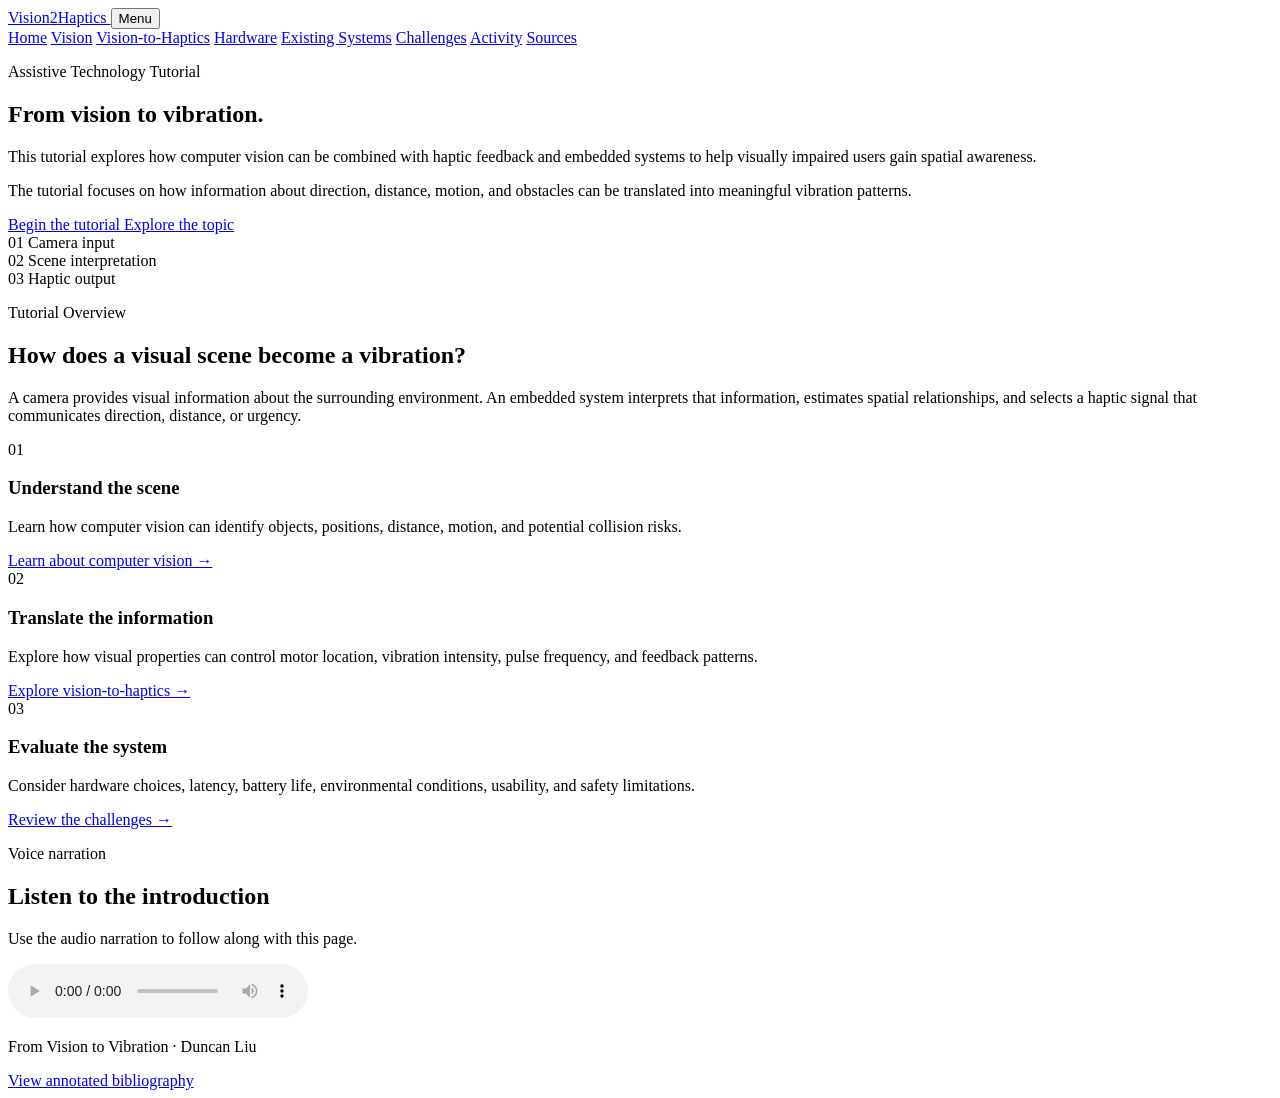
==== index.html @ 7e2fcdff "Add index.html for Project 1 Tutorial This file contains the main structure and content for an onlin" ====
<!DOCTYPE html>
<html lang="en">
<head>
  <meta charset="UTF-8">
  <meta name="viewport" content="width=device-width, initial-scale=1.0">

  <meta
    name="description"
    content="An online tutorial about translating computer vision into haptic feedback."
  >

  <title>From Vision to Vibration</title>

  <link rel="stylesheet" href="styles.css">
</head>

<body>

  <!-- Navigation -->
  <header class="site-header">
    <nav class="navbar container" aria-label="Main navigation">

      <a class="logo" href="index.html">
        Vision<span>2</span>Haptics
      </a>

      <button
        class="menu-toggle"
        type="button"
        aria-expanded="false"
        aria-controls="main-menu"
      >
        Menu
      </button>

      <div class="nav-links" id="main-menu">
        <a class="active" href="index.html">Home</a>
        <a href="vision.html">Vision</a>
        <a href="translation.html">Vision-to-Haptics</a>
        <a href="hardware.html">Hardware</a>
        <a href="existing-systems.html">Existing Systems</a>
        <a href="challenges.html">Challenges</a>
        <a href="activity.html">Activity</a>
        <a href="bibliography.html">Sources</a>
      </div>

    </nav>
  </header>

  <main>

    <!-- Introduction -->
    <section class="hero container">
      <div class="hero-text">

        <p class="eyebrow">Assistive Technology Tutorial</p>

        <h1>
          From vision to <span>vibration.</span>
        </h1>

        <p class="hero-description">
          This tutorial explores how computer vision can be combined with
          haptic feedback and embedded systems to help visually impaired users
          gain spatial awareness.
        </p>

        <p class="hero-description">
          The tutorial focuses on how information about direction, distance,
          motion, and obstacles can be translated into meaningful vibration
          patterns.
        </p>

        <div class="button-row">
          <a class="button primary-button" href="vision.html">
            Begin the tutorial
          </a>

          <a class="button secondary-button" href="#overview">
            Explore the topic
          </a>
        </div>

      </div>

      <!-- Introductory system diagram -->
      <div class="hero-visual" aria-label="Vision-to-haptic system pipeline">

        <div class="pipeline-node">
          <span>01</span>
          Camera input
        </div>

        <div class="pipeline-line"></div>

        <div class="pipeline-node">
          <span>02</span>
          Scene interpretation
        </div>

        <div class="pipeline-line"></div>

        <div class="pipeline-node highlight">
          <span>03</span>
          Haptic output
        </div>

      </div>
    </section>

    <!-- Tutorial overview -->
    <section class="section container" id="overview">

      <div class="section-heading">
        <p class="eyebrow">Tutorial Overview</p>

        <h2>
          How does a visual scene become a vibration?
        </h2>

        <p>
          A camera provides visual information about the surrounding
          environment. An embedded system interprets that information,
          estimates spatial relationships, and selects a haptic signal that
          communicates direction, distance, or urgency.
        </p>
      </div>

      <div class="card-grid three-columns">

        <article class="info-card">
          <div class="card-number">01</div>

          <h3>Understand the scene</h3>

          <p>
            Learn how computer vision can identify objects, positions,
            distance, motion, and potential collision risks.
          </p>

          <a href="vision.html">
            Learn about computer vision →
          </a>
        </article>

        <article class="info-card featured-card">
          <div class="card-number">02</div>

          <h3>Translate the information</h3>

          <p>
            Explore how visual properties can control motor location,
            vibration intensity, pulse frequency, and feedback patterns.
          </p>

          <a href="translation.html">
            Explore vision-to-haptics →
          </a>
        </article>

        <article class="info-card">
          <div class="card-number">03</div>

          <h3>Evaluate the system</h3>

          <p>
            Consider hardware choices, latency, battery life, environmental
            conditions, usability, and safety limitations.
          </p>

          <a href="challenges.html">
            Review the challenges →
          </a>
        </article>

      </div>
    </section>

    <!-- Voice requirement -->
    <section class="audio-section container">

      <div>
        <p class="eyebrow">Voice narration</p>

        <h2>Listen to the introduction</h2>

        <p>
          Use the audio narration to follow along with this page.
        </p>
      </div>

      <audio controls preload="metadata">
        <source src="audio/introduction.mp3" type="audio/mpeg">

        Your browser does not support audio playback.
      </audio>

    </section>

  </main>

  <!-- Footer -->
  <footer class="site-footer">
    <div class="container footer-content">

      <p>
        From Vision to Vibration · Duncan Liu
      </p>

      <a href="bibliography.html">
        View annotated bibliography
      </a>

    </div>
  </footer>

  <!-- Mobile navigation functionality -->
  <script>
    const menuButton = document.querySelector(".menu-toggle");
    const menu = document.querySelector("#main-menu");

    menuButton.addEventListener("click", () => {
      const isOpen =
        menuButton.getAttribute("aria-expanded") === "true";

      menuButton.setAttribute("aria-expanded", String(!isOpen));
      menu.classList.toggle("open");
    });
  </script>

</body>
</html>
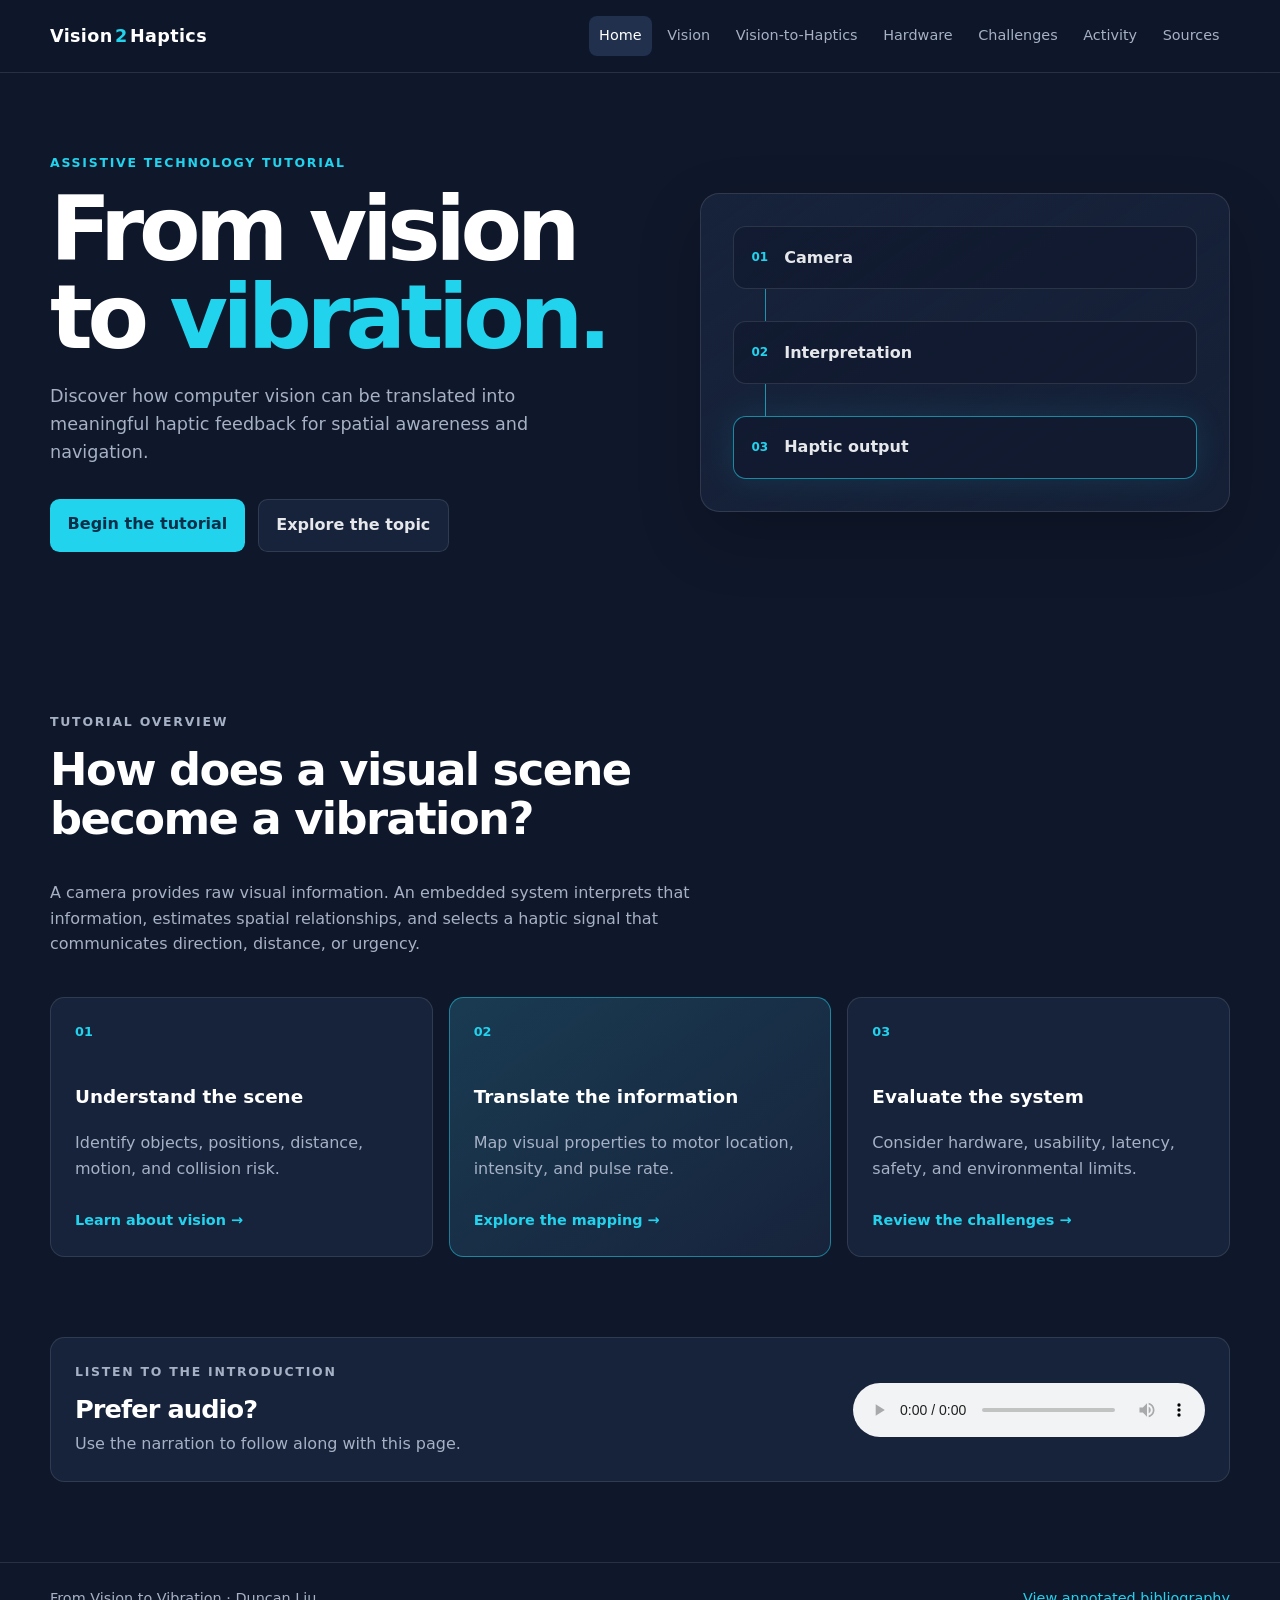
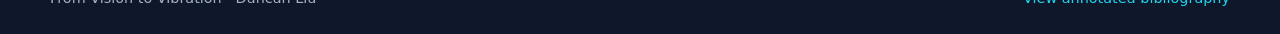
==== commit c1f90f13: "Update index.html for improved content and structure" ====
--- a/index.html
+++ b/index.html
@@ -3,33 +3,16 @@
 <head>
   <meta charset="UTF-8">
   <meta name="viewport" content="width=device-width, initial-scale=1.0">
-
-  <meta
-    name="description"
-    content="An online tutorial about translating computer vision into haptic feedback."
-  >
-
+  <meta name="description" content="An interactive tutorial about translating computer vision into haptic feedback.">
   <title>From Vision to Vibration</title>
-
   <link rel="stylesheet" href="styles.css">
 </head>
-
 <body>
-
-  <!-- Navigation -->
   <header class="site-header">
     <nav class="navbar container" aria-label="Main navigation">
+      <a class="logo" href="index.html">Vision<span>2</span>Haptics</a>
 
-      <a class="logo" href="index.html">
-        Vision<span>2</span>Haptics
-      </a>
-
-      <button
-        class="menu-toggle"
-        type="button"
-        aria-expanded="false"
-        aria-controls="main-menu"
-      >
+      <button class="menu-toggle" type="button" aria-expanded="false" aria-controls="main-menu">
         Menu
       </button>
 
@@ -38,195 +21,101 @@
         <a href="vision.html">Vision</a>
         <a href="translation.html">Vision-to-Haptics</a>
         <a href="hardware.html">Hardware</a>
-        <a href="existing-systems.html">Existing Systems</a>
         <a href="challenges.html">Challenges</a>
         <a href="activity.html">Activity</a>
         <a href="bibliography.html">Sources</a>
       </div>
-
     </nav>
   </header>
 
   <main>
-
-    <!-- Introduction -->
     <section class="hero container">
       <div class="hero-text">
-
-        <p class="eyebrow">Assistive Technology Tutorial</p>
-
-        <h1>
-          From vision to <span>vibration.</span>
-        </h1>
-
+        <p class="eyebrow">Assistive technology tutorial</p>
+        <h1>From vision to <span>vibration.</span></h1>
         <p class="hero-description">
-          This tutorial explores how computer vision can be combined with
-          haptic feedback and embedded systems to help visually impaired users
-          gain spatial awareness.
+          Discover how computer vision can be translated into meaningful haptic
+          feedback for spatial awareness and navigation.
         </p>
-
-        <p class="hero-description">
-          The tutorial focuses on how information about direction, distance,
-          motion, and obstacles can be translated into meaningful vibration
-          patterns.
-        </p>
-
         <div class="button-row">
-          <a class="button primary-button" href="vision.html">
-            Begin the tutorial
-          </a>
-
-          <a class="button secondary-button" href="#overview">
-            Explore the topic
-          </a>
+          <a class="button primary-button" href="vision.html">Begin the tutorial</a>
+          <a class="button secondary-button" href="#overview">Explore the topic</a>
         </div>
-
       </div>
 
-      <!-- Introductory system diagram -->
-      <div class="hero-visual" aria-label="Vision-to-haptic system pipeline">
-
-        <div class="pipeline-node">
-          <span>01</span>
-          Camera input
-        </div>
-
+      <div class="hero-visual" aria-label="System pipeline illustration">
+        <div class="pipeline-node"><span>01</span>Camera</div>
         <div class="pipeline-line"></div>
-
-        <div class="pipeline-node">
-          <span>02</span>
-          Scene interpretation
-        </div>
-
+        <div class="pipeline-node"><span>02</span>Interpretation</div>
         <div class="pipeline-line"></div>
-
-        <div class="pipeline-node highlight">
-          <span>03</span>
-          Haptic output
-        </div>
-
+        <div class="pipeline-node highlight"><span>03</span>Haptic output</div>
       </div>
     </section>
 
-    <!-- Tutorial overview -->
     <section class="section container" id="overview">
-
       <div class="section-heading">
-        <p class="eyebrow">Tutorial Overview</p>
-
-        <h2>
-          How does a visual scene become a vibration?
-        </h2>
-
+        <p class="eyebrow">Tutorial overview</p>
+        <h2>How does a visual scene become a vibration?</h2>
         <p>
-          A camera provides visual information about the surrounding
-          environment. An embedded system interprets that information,
-          estimates spatial relationships, and selects a haptic signal that
-          communicates direction, distance, or urgency.
+          A camera provides raw visual information. An embedded system interprets
+          that information, estimates spatial relationships, and selects a haptic
+          signal that communicates direction, distance, or urgency.
         </p>
       </div>
 
       <div class="card-grid three-columns">
-
         <article class="info-card">
           <div class="card-number">01</div>
-
           <h3>Understand the scene</h3>
-
-          <p>
-            Learn how computer vision can identify objects, positions,
-            distance, motion, and potential collision risks.
-          </p>
-
-          <a href="vision.html">
-            Learn about computer vision →
-          </a>
+          <p>Identify objects, positions, distance, motion, and collision risk.</p>
+          <a href="vision.html">Learn about vision →</a>
         </article>
 
         <article class="info-card featured-card">
           <div class="card-number">02</div>
-
           <h3>Translate the information</h3>
-
-          <p>
-            Explore how visual properties can control motor location,
-            vibration intensity, pulse frequency, and feedback patterns.
-          </p>
-
-          <a href="translation.html">
-            Explore vision-to-haptics →
-          </a>
+          <p>Map visual properties to motor location, intensity, and pulse rate.</p>
+          <a href="translation.html">Explore the mapping →</a>
         </article>
 
         <article class="info-card">
           <div class="card-number">03</div>
-
           <h3>Evaluate the system</h3>
-
-          <p>
-            Consider hardware choices, latency, battery life, environmental
-            conditions, usability, and safety limitations.
-          </p>
-
-          <a href="challenges.html">
-            Review the challenges →
-          </a>
+          <p>Consider hardware, usability, latency, safety, and environmental limits.</p>
+          <a href="challenges.html">Review the challenges →</a>
         </article>
-
       </div>
     </section>
 
-    <!-- Voice requirement -->
     <section class="audio-section container">
-
       <div>
-        <p class="eyebrow">Voice narration</p>
-
-        <h2>Listen to the introduction</h2>
-
-        <p>
-          Use the audio narration to follow along with this page.
-        </p>
+        <p class="eyebrow">Listen to the introduction</p>
+        <h2>Prefer audio?</h2>
+        <p>Use the narration to follow along with this page.</p>
       </div>
-
       <audio controls preload="metadata">
         <source src="audio/introduction.mp3" type="audio/mpeg">
-
         Your browser does not support audio playback.
       </audio>
-
     </section>
-
   </main>
 
-  <!-- Footer -->
   <footer class="site-footer">
     <div class="container footer-content">
-
-      <p>
-        From Vision to Vibration · Duncan Liu
-      </p>
-
-      <a href="bibliography.html">
-        View annotated bibliography
-      </a>
-
+      <p>From Vision to Vibration · Duncan Liu</p>
+      <a href="bibliography.html">View annotated bibliography</a>
     </div>
   </footer>
 
-  <!-- Mobile navigation functionality -->
   <script>
-    const menuButton = document.querySelector(".menu-toggle");
-    const menu = document.querySelector("#main-menu");
+    const menuButton = document.querySelector('.menu-toggle');
+    const menu = document.querySelector('#main-menu');
 
-    menuButton.addEventListener("click", () => {
-      const isOpen =
-        menuButton.getAttribute("aria-expanded") === "true";
-
-      menuButton.setAttribute("aria-expanded", String(!isOpen));
-      menu.classList.toggle("open");
+    menuButton.addEventListener('click', () => {
+      const isOpen = menuButton.getAttribute('aria-expanded') === 'true';
+      menuButton.setAttribute('aria-expanded', String(!isOpen));
+      menu.classList.toggle('open');
     });
   </script>
-
 </body>
 </html>
--- a/styles.css
+++ b/styles.css
@@ -0,0 +1,518 @@
+:root {
+  --background: #0f172a;
+  --surface: #17233b;
+  --surface-light: #21304d;
+  --text: #e5e7eb;
+  --muted: #a6b1c5;
+  --cyan: #22d3ee;
+  --purple: #a78bfa;
+  --border: rgba(229, 231, 235, 0.12);
+  --max-width: 1180px;
+}
+
+* {
+  box-sizing: border-box;
+}
+
+html {
+  scroll-behavior: smooth;
+}
+
+body {
+  margin: 0;
+  background: var(--background);
+  color: var(--text);
+  font-family: Inter, ui-sans-serif, system-ui, -apple-system, BlinkMacSystemFont,
+    "Segoe UI", sans-serif;
+  line-height: 1.6;
+}
+
+a {
+  color: inherit;
+  text-decoration: none;
+}
+
+.container {
+  width: min(100% - 2rem, var(--max-width));
+  margin-inline: auto;
+}
+
+.site-header {
+  position: sticky;
+  top: 0;
+  z-index: 10;
+  background: rgba(15, 23, 42, 0.9);
+  border-bottom: 1px solid var(--border);
+  backdrop-filter: blur(14px);
+}
+
+.navbar {
+  min-height: 4.5rem;
+  display: flex;
+  align-items: center;
+  justify-content: space-between;
+  gap: 2rem;
+}
+
+.logo {
+  color: white;
+  font-size: 1.1rem;
+  font-weight: 800;
+  letter-spacing: 0.02em;
+  white-space: nowrap;
+}
+
+.logo span {
+  color: var(--cyan);
+  margin-inline: 0.15rem;
+}
+
+.nav-links {
+  display: flex;
+  align-items: center;
+  gap: 0.3rem;
+}
+
+.nav-links a {
+  color: var(--muted);
+  padding: 0.5rem 0.65rem;
+  border-radius: 0.5rem;
+  font-size: 0.9rem;
+  transition: background 0.2s ease, color 0.2s ease;
+}
+
+.nav-links a:hover,
+.nav-links a.active {
+  color: white;
+  background: var(--surface-light);
+}
+
+.menu-toggle {
+  display: none;
+  border: 1px solid var(--border);
+  border-radius: 0.5rem;
+  padding: 0.55rem 0.8rem;
+  color: var(--text);
+  background: var(--surface);
+  cursor: pointer;
+}
+
+.hero {
+  min-height: 34rem;
+  display: grid;
+  grid-template-columns: 1.05fr 0.95fr;
+  align-items: center;
+  gap: 4rem;
+  padding-block: 5rem;
+}
+
+.eyebrow {
+  margin: 0 0 0.8rem;
+  color: var(--cyan);
+  font-size: 0.78rem;
+  font-weight: 800;
+  letter-spacing: 0.14em;
+  text-transform: uppercase;
+}
+
+h1,
+h2,
+h3,
+p {
+  margin-top: 0;
+}
+
+h1 {
+  max-width: 10ch;
+  margin-bottom: 1.3rem;
+  color: white;
+  font-size: clamp(3rem, 7vw, 5.7rem);
+  line-height: 0.98;
+  letter-spacing: -0.06em;
+}
+
+h1 span {
+  color: var(--cyan);
+}
+
+h2 {
+  color: white;
+  font-size: clamp(1.8rem, 4vw, 2.8rem);
+  line-height: 1.1;
+  letter-spacing: -0.035em;
+}
+
+h3 {
+  color: white;
+  font-size: 1.15rem;
+}
+
+.hero-description,
+.section-heading > p,
+.info-card p,
+.audio-section p {
+  color: var(--muted);
+}
+
+.hero-description {
+  max-width: 35rem;
+  font-size: 1.1rem;
+}
+
+.button-row {
+  display: flex;
+  flex-wrap: wrap;
+  gap: 0.8rem;
+  margin-top: 2rem;
+}
+
+.button {
+  display: inline-block;
+  border-radius: 0.6rem;
+  padding: 0.8rem 1.1rem;
+  font-weight: 700;
+  transition: transform 0.2s ease, background 0.2s ease;
+}
+
+.button:hover {
+  transform: translateY(-2px);
+}
+
+.primary-button {
+  color: #082f49;
+  background: var(--cyan);
+}
+
+.secondary-button {
+  border: 1px solid var(--border);
+  background: var(--surface);
+}
+
+.hero-visual {
+  display: flex;
+  flex-direction: column;
+  gap: 0;
+  padding: 2rem;
+  border: 1px solid var(--border);
+  border-radius: 1.2rem;
+  background: linear-gradient(145deg, var(--surface), rgba(33, 48, 77, 0.35));
+  box-shadow: 0 1.5rem 4rem rgba(0, 0, 0, 0.2);
+}
+
+.pipeline-node {
+  display: flex;
+  align-items: center;
+  gap: 1rem;
+  padding: 1.1rem;
+  border: 1px solid var(--border);
+  border-radius: 0.8rem;
+  background: rgba(15, 23, 42, 0.55);
+  font-weight: 700;
+}
+
+.pipeline-node span {
+  color: var(--cyan);
+  font-size: 0.75rem;
+}
+
+.pipeline-node.highlight {
+  border-color: rgba(34, 211, 238, 0.6);
+  box-shadow: 0 0 2rem rgba(34, 211, 238, 0.12);
+}
+
+.pipeline-line {
+  width: 1px;
+  height: 2rem;
+  margin-left: 2rem;
+  background: var(--cyan);
+  opacity: 0.65;
+}
+
+.section {
+  padding-block: 5rem;
+}
+
+.page-container {
+  width: min(100% - 2rem, 900px);
+  margin-inline: auto;
+  padding-block: 4rem 5rem;
+}
+
+.page-intro {
+  max-width: 48rem;
+  margin-bottom: 3rem;
+}
+
+.page-intro h1 {
+  max-width: 16ch;
+}
+
+.page-intro audio {
+  margin-top: 1rem;
+}
+
+.content-section {
+  margin-block: 3rem;
+}
+
+.content-section h2 {
+  margin-bottom: 1rem;
+  font-size: clamp(1.5rem, 3vw, 2.2rem);
+}
+
+.content-section p,
+.reference li {
+  color: var(--muted);
+}
+
+.content-image {
+  display: block;
+  width: 100%;
+  max-height: 28rem;
+  object-fit: contain;
+  margin: 2rem 0 0.5rem;
+  padding: 1rem;
+  border: 1px solid var(--border);
+  border-radius: 0.9rem;
+  background: var(--surface);
+}
+
+.caption {
+  color: var(--muted);
+  font-size: 0.85rem;
+  font-style: italic;
+}
+
+.citation {
+  color: var(--cyan);
+  font-weight: 700;
+}
+
+pre {
+  overflow-x: auto;
+  padding: 1.25rem;
+  border: 1px solid var(--border);
+  border-radius: 0.7rem;
+  background: #080f1f;
+  color: #b6f3ff;
+}
+
+.page-navigation {
+  display: flex;
+  justify-content: space-between;
+  gap: 1rem;
+  margin-top: 4rem;
+}
+
+.comparison-table {
+  overflow-x: auto;
+}
+
+table {
+  width: 100%;
+  border-collapse: collapse;
+  background: var(--surface);
+}
+
+th,
+td {
+  padding: 0.9rem;
+  border: 1px solid var(--border);
+  text-align: left;
+  vertical-align: top;
+}
+
+th {
+  color: white;
+  background: var(--surface-light);
+}
+
+td {
+  color: var(--muted);
+}
+
+.activity-card {
+  padding: 2rem;
+  border: 1px solid rgba(34, 211, 238, 0.35);
+  border-radius: 1rem;
+  background: var(--surface);
+}
+
+.quiz-options {
+  display: grid;
+  gap: 0.75rem;
+  margin-top: 1.5rem;
+}
+
+.quiz-options button {
+  padding: 1rem;
+  border: 1px solid var(--border);
+  border-radius: 0.6rem;
+  color: var(--text);
+  background: var(--surface-light);
+  cursor: pointer;
+  text-align: left;
+}
+
+.quiz-options button:hover {
+  border-color: var(--cyan);
+}
+
+.quiz-feedback {
+  margin-top: 1rem;
+  font-weight: 700;
+}
+
+.quiz-feedback.correct {
+  color: #86efac;
+}
+
+.quiz-feedback.wrong {
+  color: #fca5a5;
+}
+
+.reference {
+  padding: 1.5rem;
+  border-left: 3px solid var(--cyan);
+  background: var(--surface);
+}
+
+.section-heading {
+  max-width: 44rem;
+  margin-bottom: 2.5rem;
+}
+
+.card-grid {
+  display: grid;
+  gap: 1rem;
+}
+
+.three-columns {
+  grid-template-columns: repeat(3, 1fr);
+}
+
+.info-card {
+  min-height: 15rem;
+  padding: 1.5rem;
+  border: 1px solid var(--border);
+  border-radius: 0.9rem;
+  background: var(--surface);
+}
+
+.featured-card {
+  border-color: rgba(34, 211, 238, 0.5);
+  background: linear-gradient(145deg, #193b52, var(--surface));
+}
+
+.card-number {
+  margin-bottom: 2.5rem;
+  color: var(--cyan);
+  font-size: 0.8rem;
+  font-weight: 800;
+}
+
+.info-card a {
+  display: inline-block;
+  margin-top: 0.7rem;
+  color: var(--cyan);
+  font-weight: 700;
+  font-size: 0.9rem;
+}
+
+.audio-section {
+  display: flex;
+  align-items: center;
+  justify-content: space-between;
+  gap: 2rem;
+  margin-bottom: 5rem;
+  padding: 1.5rem;
+  border: 1px solid var(--border);
+  border-radius: 0.9rem;
+  background: var(--surface);
+}
+
+.audio-section h2 {
+  margin-bottom: 0.5rem;
+  font-size: 1.6rem;
+}
+
+.audio-section p:last-child {
+  margin-bottom: 0;
+}
+
+audio {
+  width: min(100%, 22rem);
+}
+
+.site-footer {
+  border-top: 1px solid var(--border);
+  color: var(--muted);
+  font-size: 0.9rem;
+}
+
+.footer-content {
+  display: flex;
+  align-items: center;
+  justify-content: space-between;
+  gap: 1rem;
+  padding-block: 1.5rem;
+}
+
+.footer-content p {
+  margin: 0;
+}
+
+.footer-content a {
+  color: var(--cyan);
+}
+
+@media (max-width: 850px) {
+  .menu-toggle {
+    display: block;
+  }
+
+  .nav-links {
+    position: absolute;
+    top: 4.5rem;
+    right: 1rem;
+    left: 1rem;
+    display: none;
+    flex-direction: column;
+    align-items: stretch;
+    padding: 0.6rem;
+    border: 1px solid var(--border);
+    border-radius: 0.7rem;
+    background: var(--surface);
+  }
+
+  .nav-links.open {
+    display: flex;
+  }
+
+  .hero {
+    grid-template-columns: 1fr;
+    gap: 2.5rem;
+    padding-block: 4rem;
+  }
+
+  .three-columns {
+    grid-template-columns: 1fr;
+  }
+}
+
+@media (max-width: 560px) {
+  .hero {
+    padding-block: 3rem;
+  }
+
+  h1 {
+    font-size: 3.5rem;
+  }
+
+  .audio-section,
+  .footer-content,
+  .page-navigation {
+    align-items: flex-start;
+    flex-direction: column;
+  }
+}
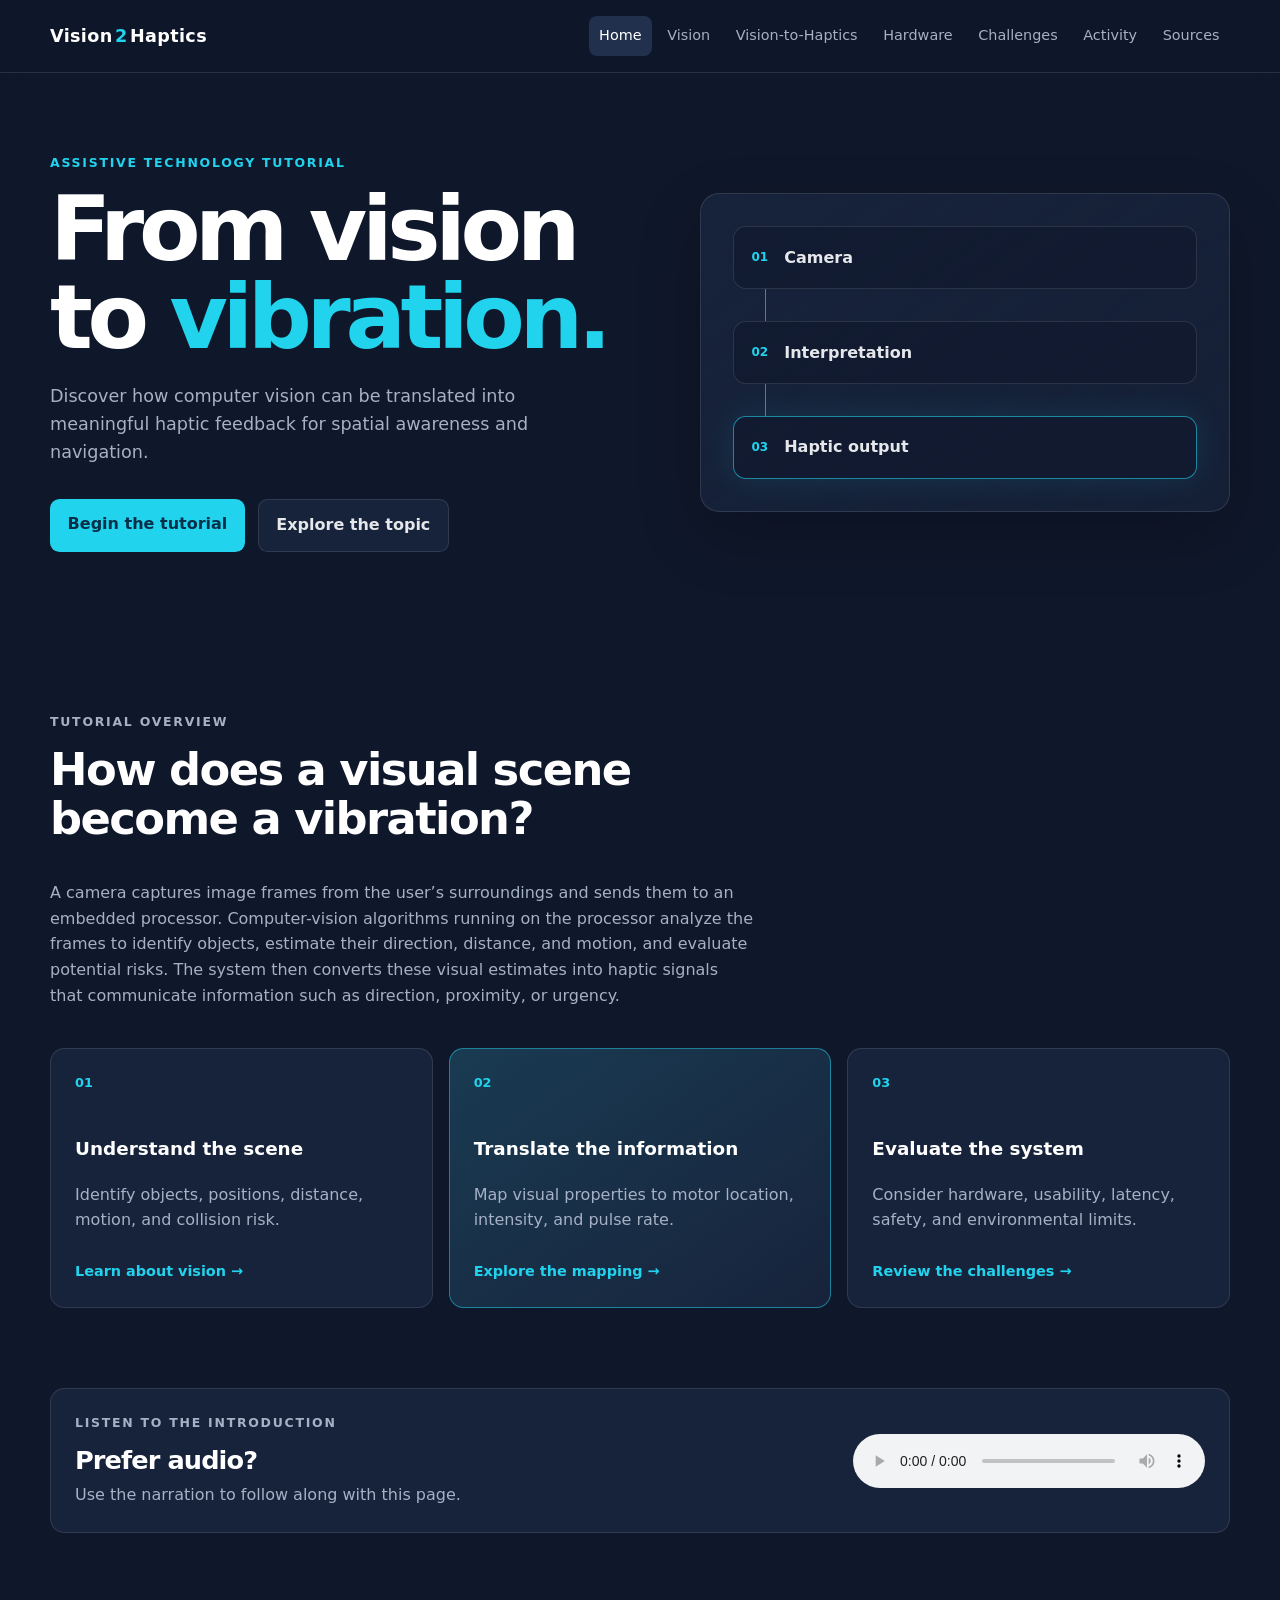
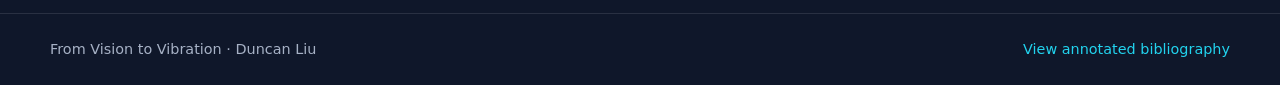
==== commit d80b34e5: "Revise tutorial overview for clarity and detail Updated the tutorial overview to provide a more deta" ====
--- a/index.html
+++ b/index.html
@@ -57,9 +57,7 @@
         <p class="eyebrow">Tutorial overview</p>
         <h2>How does a visual scene become a vibration?</h2>
         <p>
-          A camera provides raw visual information. An embedded system interprets
-          that information, estimates spatial relationships, and selects a haptic
-          signal that communicates direction, distance, or urgency.
+          A camera captures image frames from the user’s surroundings and sends them to an embedded processor. Computer-vision algorithms running on the processor analyze the frames to identify objects, estimate their direction, distance, and motion, and evaluate potential risks. The system then converts these visual estimates into haptic signals that communicate information such as direction, proximity, or urgency.
         </p>
       </div>
 
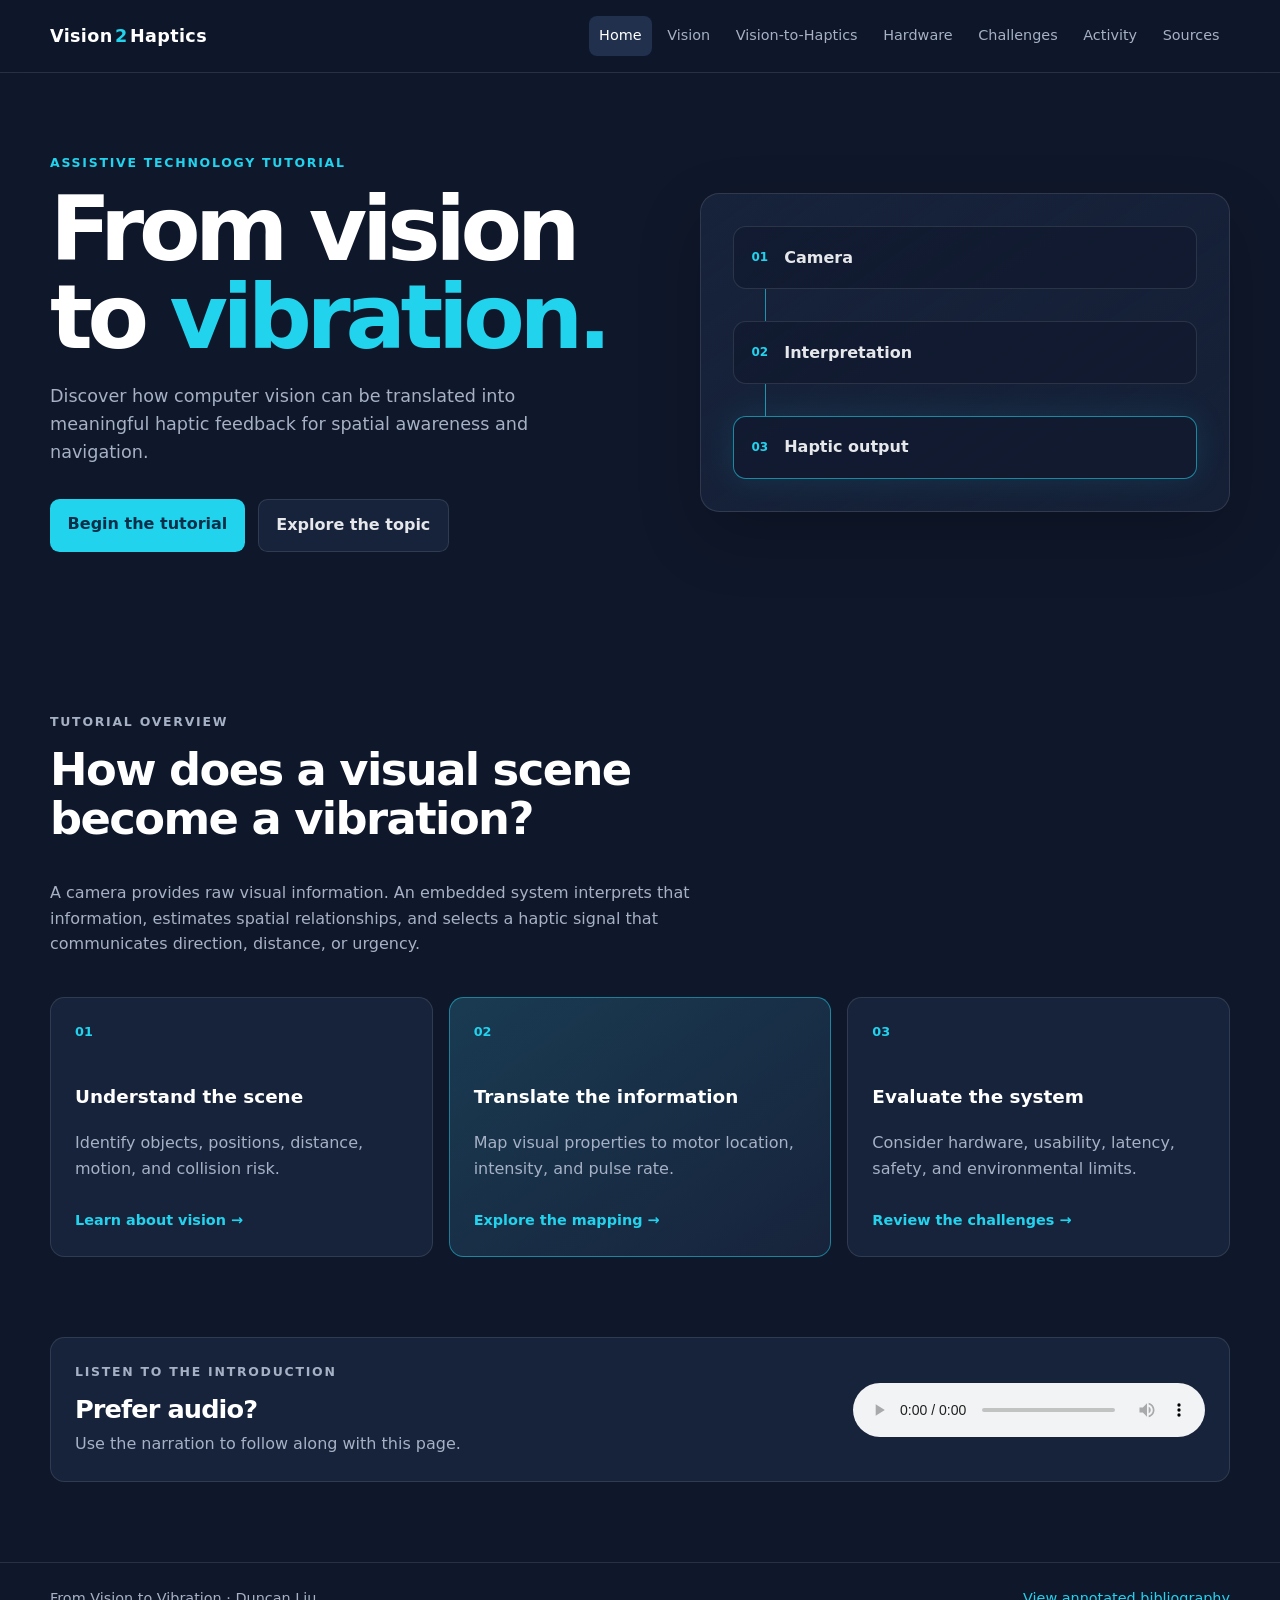
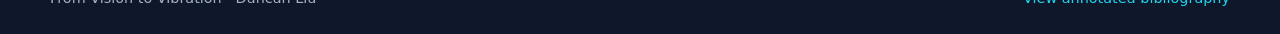
==== commit 6ae7e515: "Fixed main page to introduce topic" ====
--- a/index.html
+++ b/index.html
@@ -57,7 +57,9 @@
         <p class="eyebrow">Tutorial overview</p>
         <h2>How does a visual scene become a vibration?</h2>
         <p>
-          A camera captures image frames from the user’s surroundings and sends them to an embedded processor. Computer-vision algorithms running on the processor analyze the frames to identify objects, estimate their direction, distance, and motion, and evaluate potential risks. The system then converts these visual estimates into haptic signals that communicate information such as direction, proximity, or urgency.
+          A camera provides raw visual information. An embedded system interprets
+          that information, estimates spatial relationships, and selects a haptic
+          signal that communicates direction, distance, or urgency.
         </p>
       </div>
 
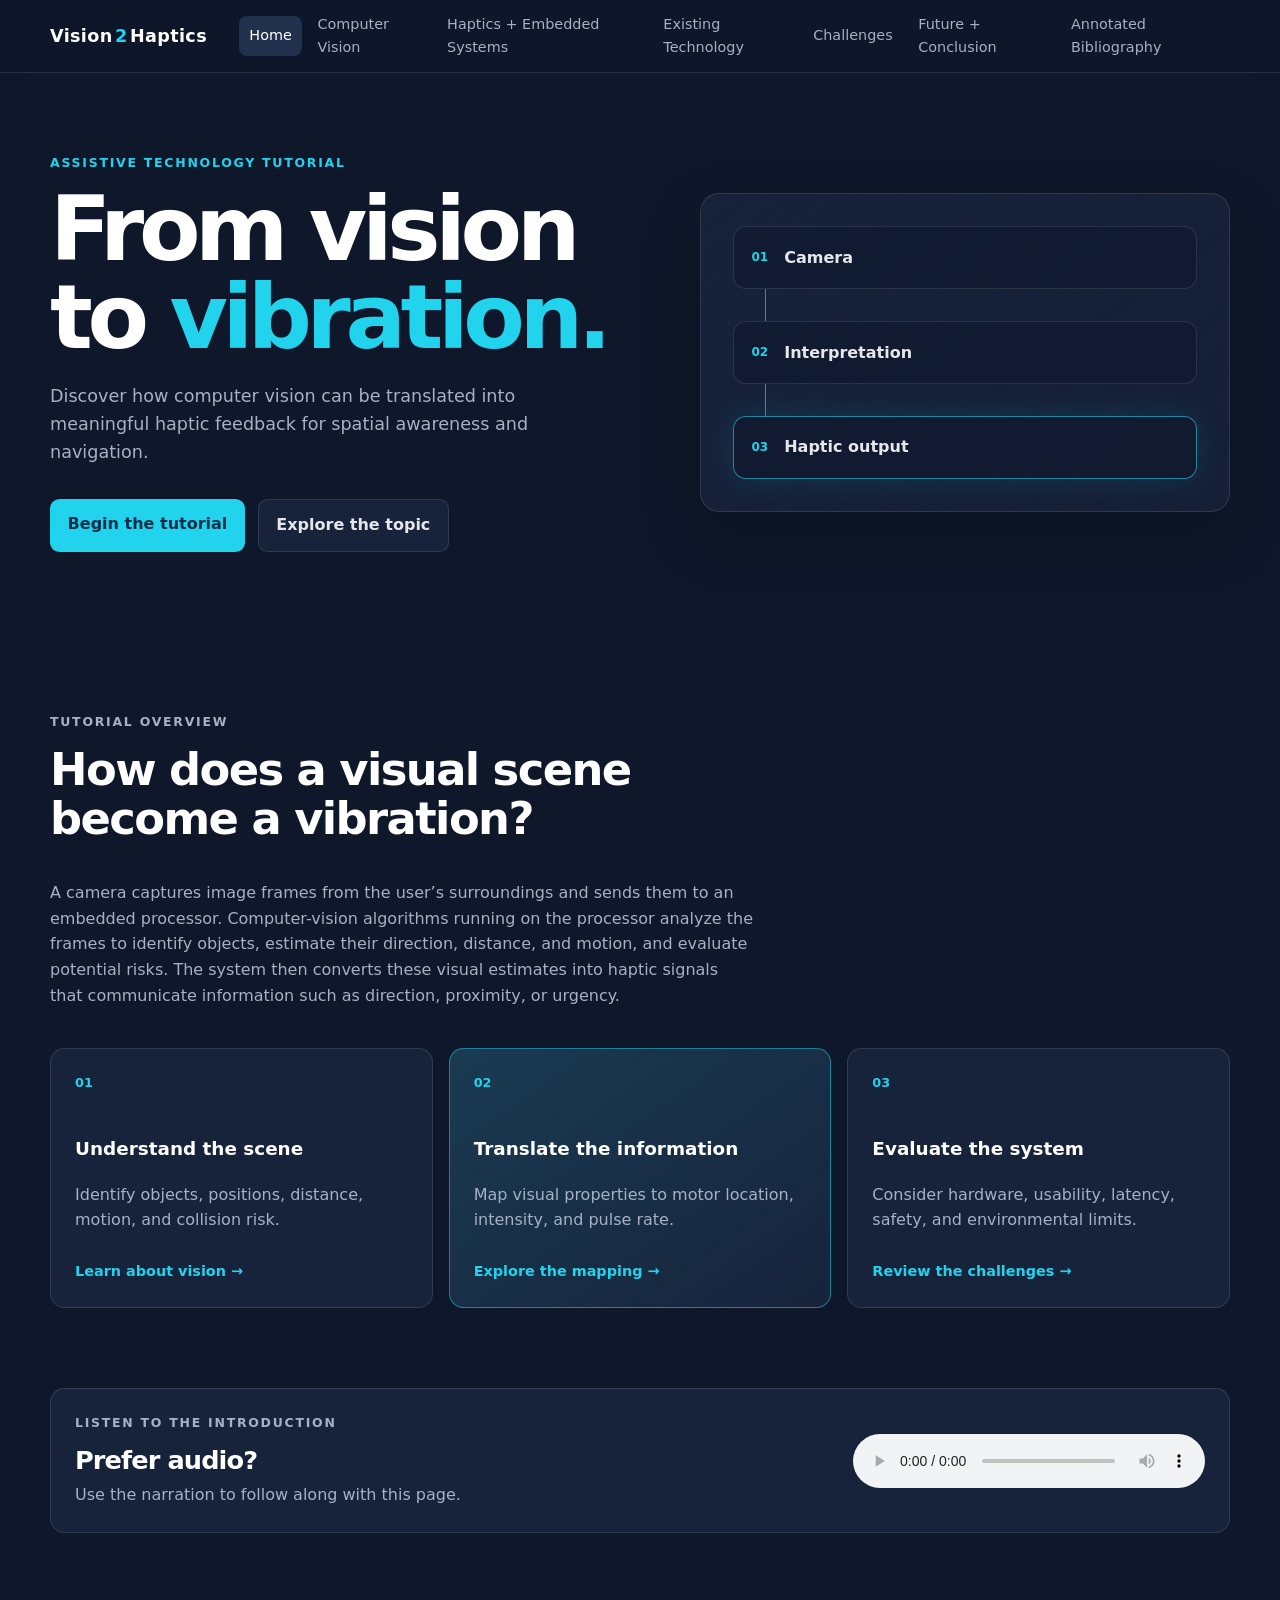
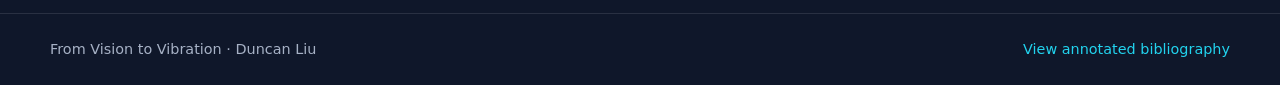
==== commit 498db1a0: "Fixed broken navigation bar and wrong description" ====
--- a/index.html
+++ b/index.html
@@ -18,12 +18,12 @@
 
       <div class="nav-links" id="main-menu">
         <a class="active" href="index.html">Home</a>
-        <a href="vision.html">Vision</a>
-        <a href="translation.html">Vision-to-Haptics</a>
-        <a href="hardware.html">Hardware</a>
+        <a href="vision.html">Computer Vision</a>
+        <a href="haptics.html">Haptics + Embedded Systems</a>
+        <a href="existing-systems.html">Existing Technology</a>
         <a href="challenges.html">Challenges</a>
-        <a href="activity.html">Activity</a>
-        <a href="bibliography.html">Sources</a>
+        <a href="conclusion.html">Future + Conclusion</a>
+        <a href="bibliography.html">Annotated Bibliography</a>
       </div>
     </nav>
   </header>
@@ -57,9 +57,7 @@
         <p class="eyebrow">Tutorial overview</p>
         <h2>How does a visual scene become a vibration?</h2>
         <p>
-          A camera provides raw visual information. An embedded system interprets
-          that information, estimates spatial relationships, and selects a haptic
-          signal that communicates direction, distance, or urgency.
+          A camera captures image frames from the user’s surroundings and sends them to an embedded processor. Computer-vision algorithms running on the processor analyze the frames to identify objects, estimate their direction, distance, and motion, and evaluate potential risks. The system then converts these visual estimates into haptic signals that communicate information such as direction, proximity, or urgency.
         </p>
       </div>
 
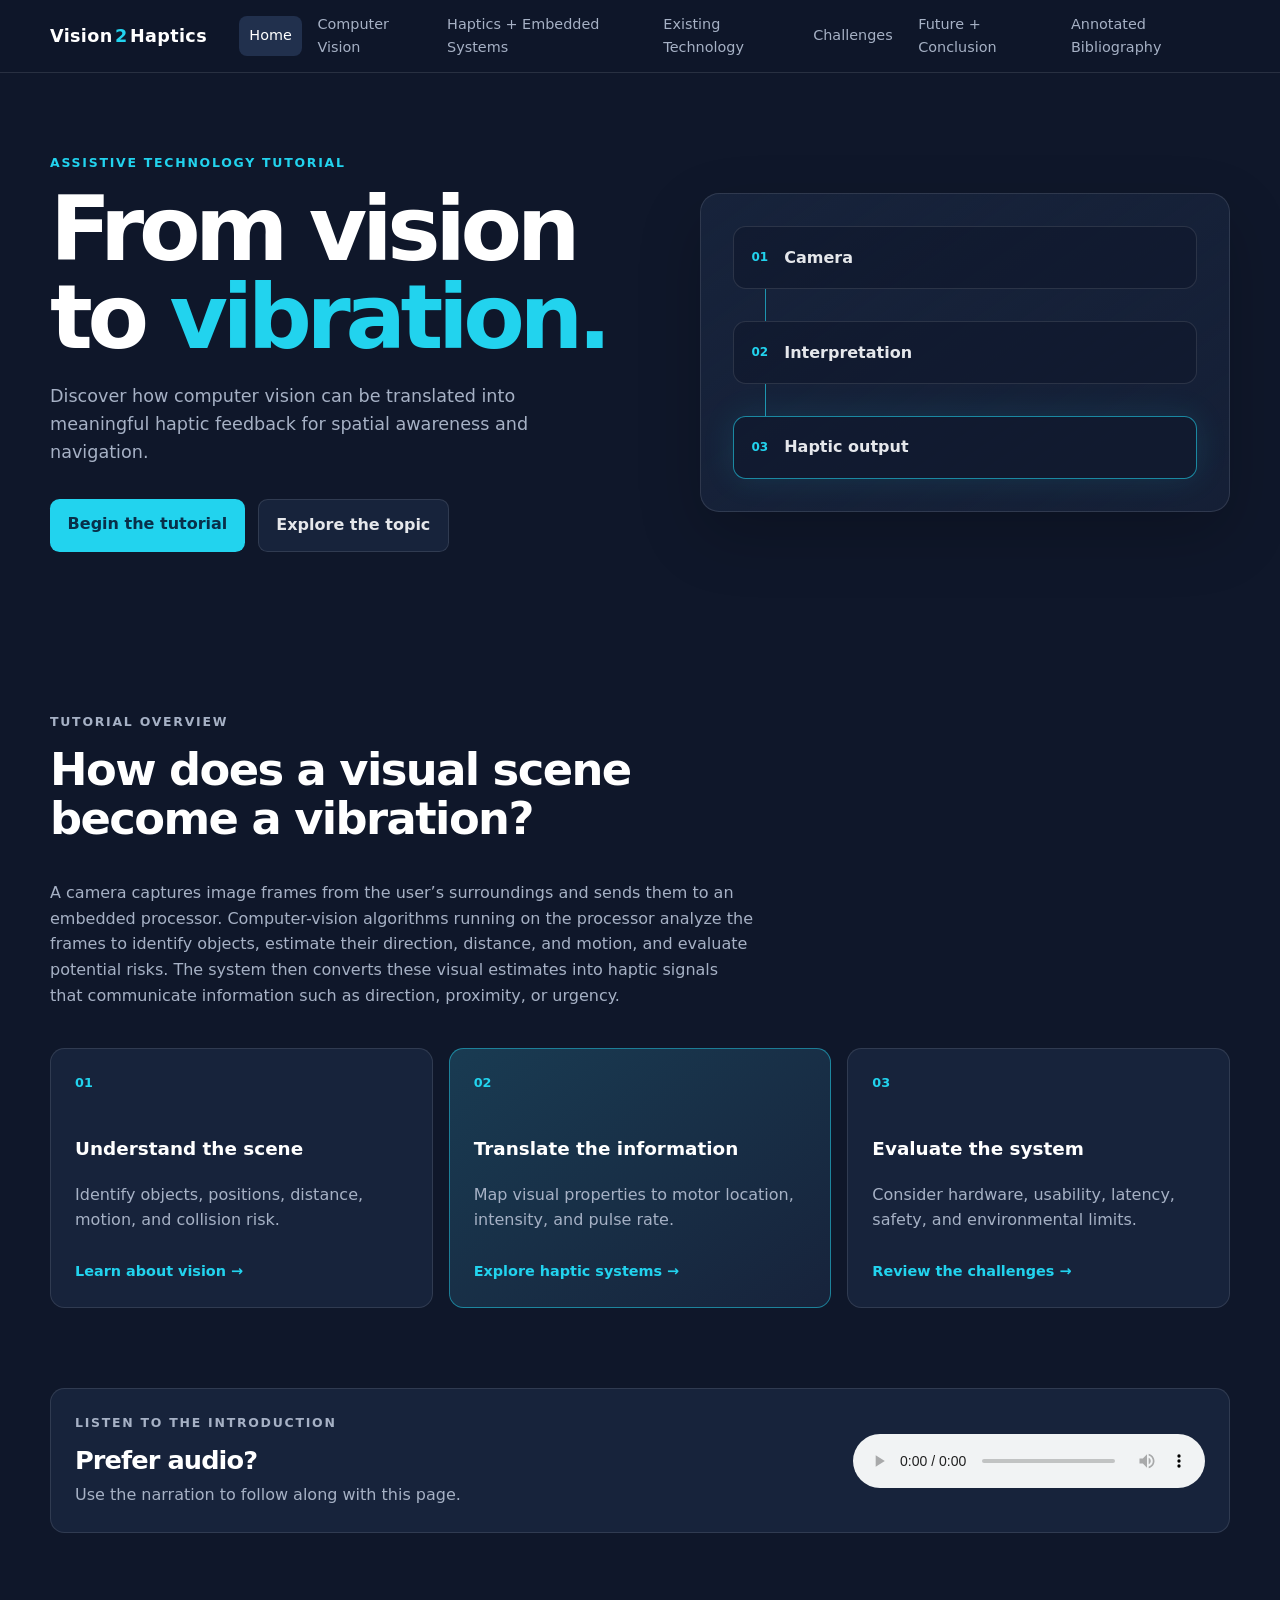
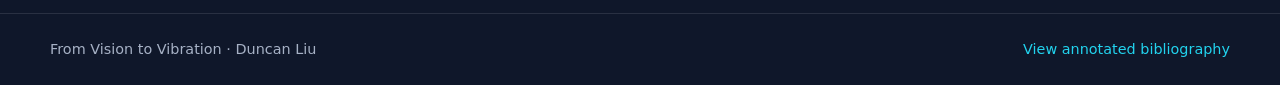
==== commit 6454b24a: "Change link from translation.html to haptics.html" ====
--- a/index.html
+++ b/index.html
@@ -73,7 +73,7 @@
           <div class="card-number">02</div>
           <h3>Translate the information</h3>
           <p>Map visual properties to motor location, intensity, and pulse rate.</p>
-          <a href="translation.html">Explore the mapping →</a>
+          <a href="haptics.html">Explore haptic systems →</a>
         </article>
 
         <article class="info-card">
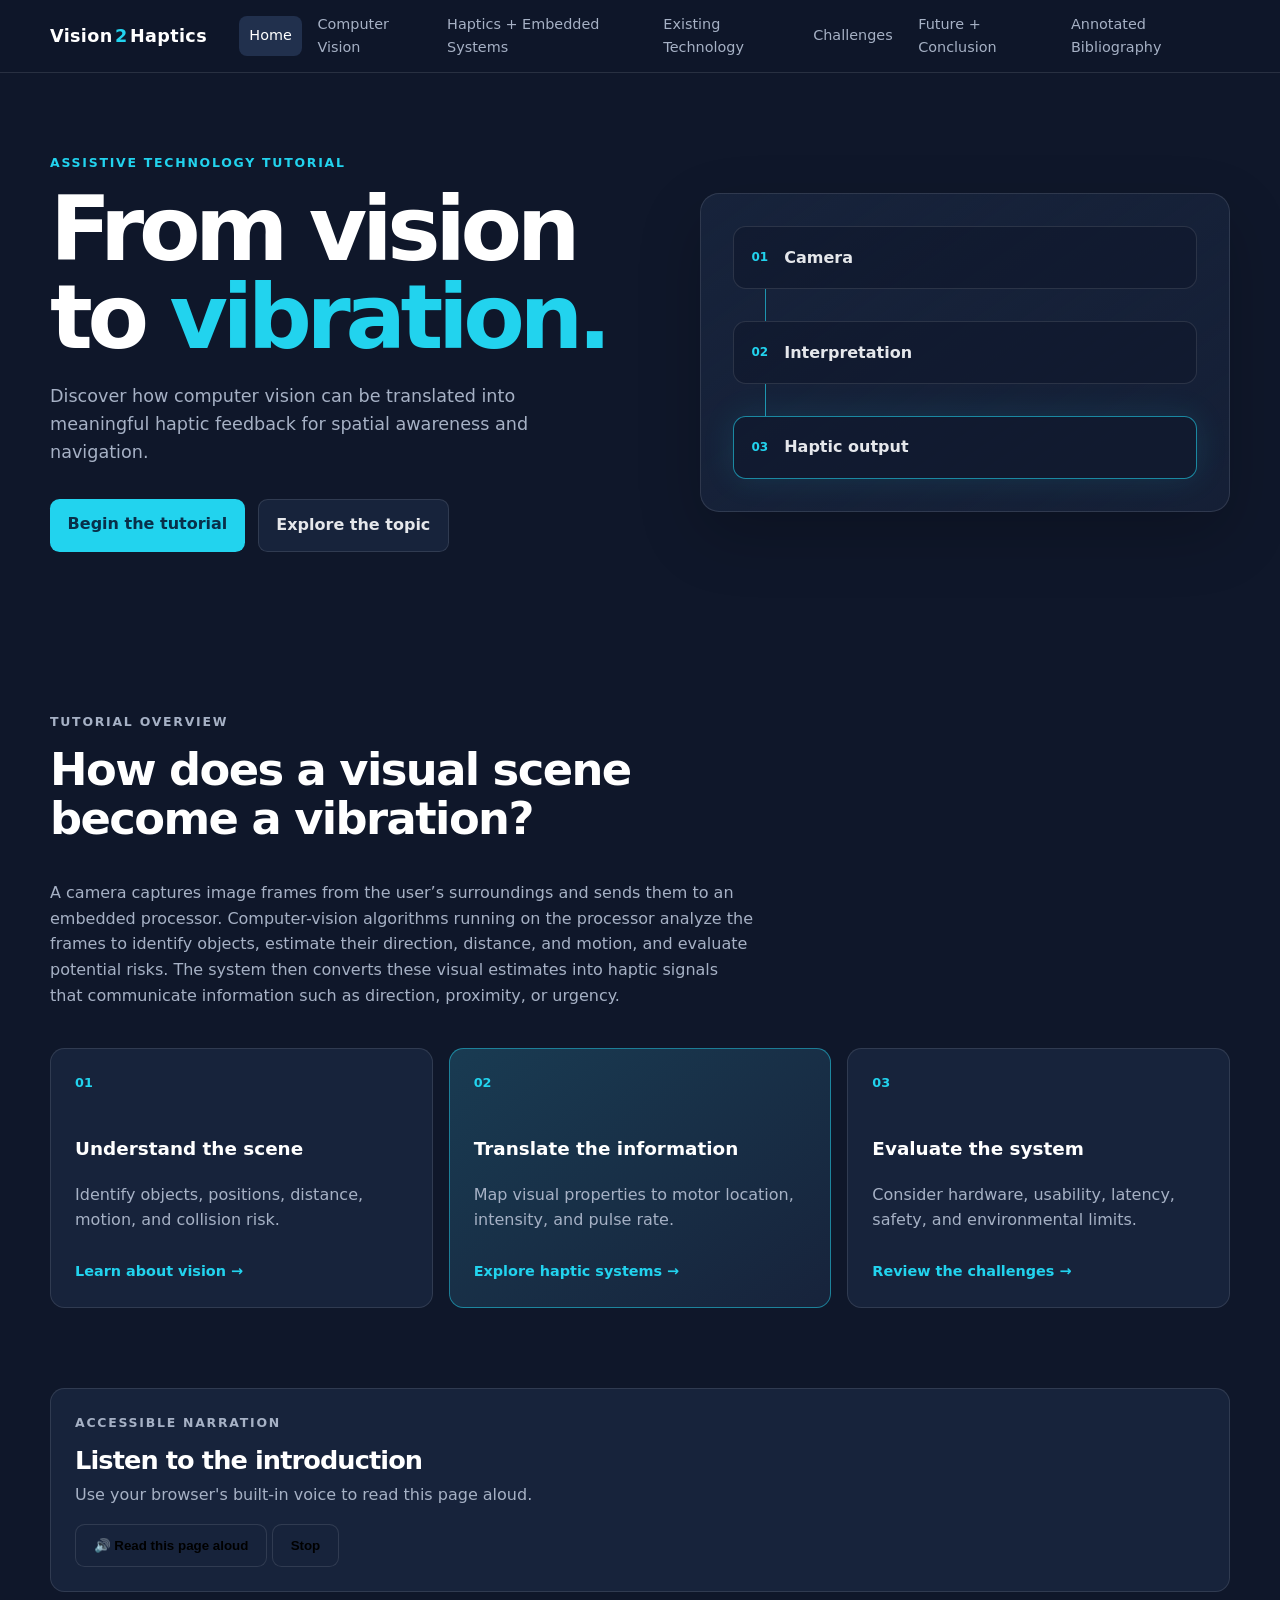
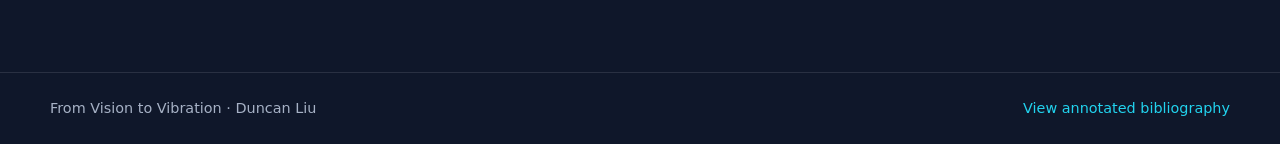
==== commit 0773e716: "Update audio section for improved accessibility" ====
--- a/index.html
+++ b/index.html
@@ -87,14 +87,18 @@
 
     <section class="audio-section container">
       <div>
-        <p class="eyebrow">Listen to the introduction</p>
-        <h2>Prefer audio?</h2>
-        <p>Use the narration to follow along with this page.</p>
+        <p class="eyebrow">Accessible narration</p>
+        <h2>Listen to the introduction</h2>
+        <p>Use your browser's built-in voice to read this page aloud.</p>
+        <div class="speech-controls">
+          <button class="button secondary-button" id="read-page" type="button">
+            🔊 Read this page aloud
+          </button>
+          <button class="button secondary-button" id="stop-reading" type="button">
+            Stop
+          </button>
+        </div>
       </div>
-      <audio controls preload="metadata">
-        <source src="audio/introduction.mp3" type="audio/mpeg">
-        Your browser does not support audio playback.
-      </audio>
     </section>
   </main>
 
@@ -105,15 +109,6 @@
     </div>
   </footer>
 
-  <script>
-    const menuButton = document.querySelector('.menu-toggle');
-    const menu = document.querySelector('#main-menu');
-
-    menuButton.addEventListener('click', () => {
-      const isOpen = menuButton.getAttribute('aria-expanded') === 'true';
-      menuButton.setAttribute('aria-expanded', String(!isOpen));
-      menu.classList.toggle('open');
-    });
-  </script>
+  <script src="script.js"></script>
 </body>
 </html>
